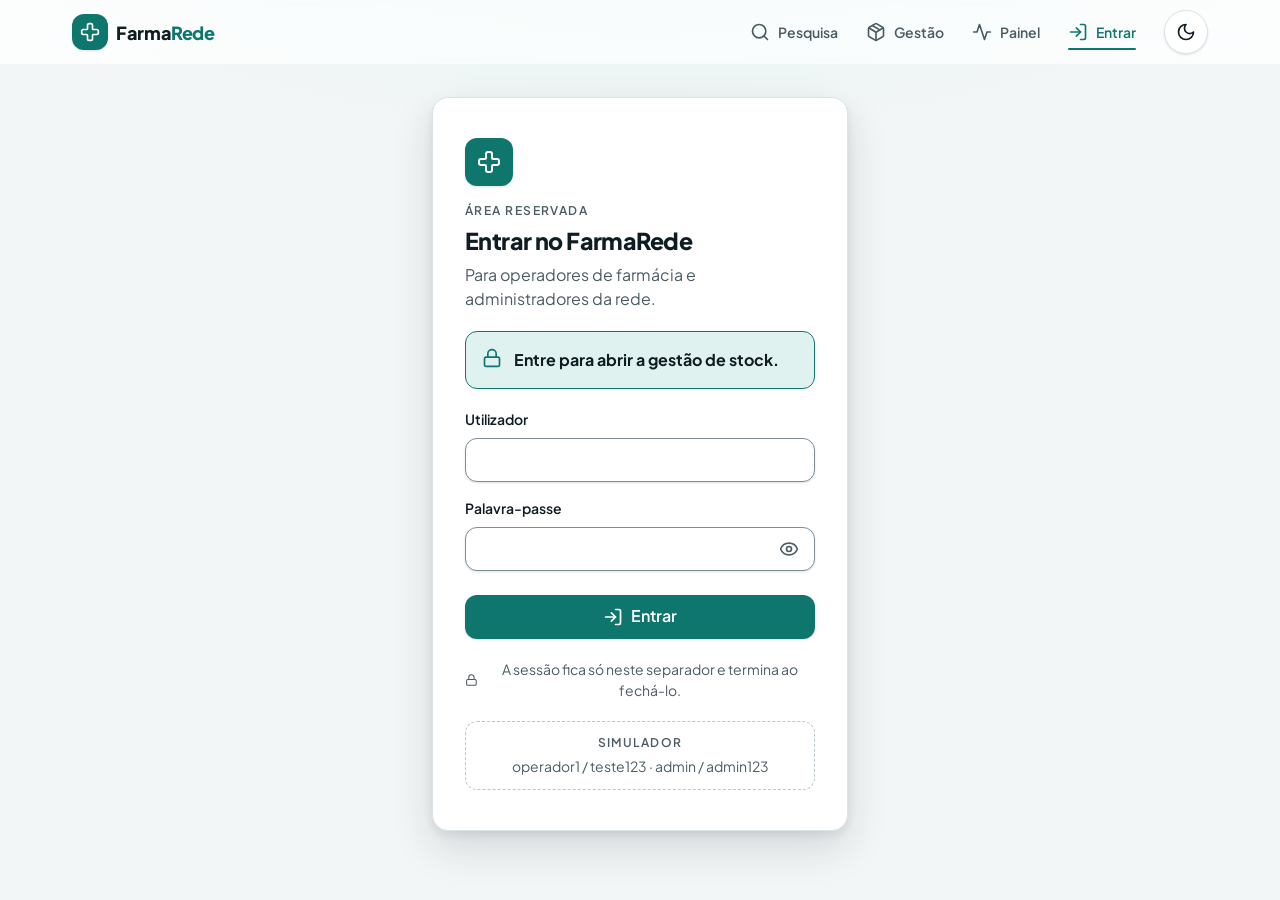
==== frontend/gestao.html @ d2a07672 "frontend do FarmaRede" ====
<!doctype html>
<html lang="pt">
  <head>
    <meta charset="utf-8" />
    <meta name="viewport" content="width=device-width, initial-scale=1" />
    <meta name="description" content="Gestão do stock da farmácia no FarmaRede (área reservada)." />
    <meta name="robots" content="noindex" />
    <meta name="theme-color" content="#f3f6f7" media="(prefers-color-scheme: light)" />
    <meta name="theme-color" content="#0b1316" media="(prefers-color-scheme: dark)" />
    <title>Gestão de stock · FarmaRede</title>

    <!-- Aplica o tema antes de a página aparecer, para não «piscar» em branco no modo escuro. -->
    <script>
      {
        let tema = null;
        try {
          tema = localStorage.getItem('farmarede-tema');
        } catch {}
        if (!tema) tema = matchMedia('(prefers-color-scheme: dark)').matches ? 'escuro' : 'claro';
        document.documentElement.dataset.tema = tema;
      }
      // Uma transição entre páginas interrompida (ex.: redirecção logo ao abrir) não é um erro.
      for (const momento of ['pageswap', 'pagereveal']) {
        addEventListener(momento, (evento) => {
          const transicao = evento.viewTransition;
          if (!transicao) return;
          for (const promessa of [transicao.ready, transicao.finished, transicao.updateCallbackDone]) {
            promessa?.catch(() => {});
          }
        });
      }
    </script>

    <link rel="icon" href="favicon.svg" type="image/svg+xml" />
    <!-- A fonte é pedida já, em paralelo com o CSS (ver css/base/tipografia.css). -->
    <link rel="preload" href="fonts/plus-jakarta-sans-latin.woff2" as="font" type="font/woff2" crossorigin />
    <link rel="stylesheet" href="css/main.css" />
    <link rel="stylesheet" href="css/paginas/gestao.css" />
    <script type="module" src="js/paginas/gestao.js"></script>
  </head>

  <body>
    <a class="saltar" href="#conteudo">Saltar para o conteúdo</a>
    <!-- A marca aparece logo, sem esperar pelo JS; navegacao.js troca este bloco pelo cabeçalho completo. -->
    <div id="navegacao" class="cabecalho-lugar">
      <div class="contentor cabecalho__interior">
        <a class="marca" href="index.html" aria-label="FarmaRede — página inicial">
          <span class="marca__simbolo">
            <svg class="icone" viewBox="0 0 24 24" width="20" height="20" fill="none" stroke="currentColor" stroke-width="2" stroke-linecap="round" stroke-linejoin="round" aria-hidden="true" focusable="false"><path d="M4 9a2 2 0 0 0-2 2v2a2 2 0 0 0 2 2h4a1 1 0 0 1 1 1v4a2 2 0 0 0 2 2h2a2 2 0 0 0 2-2v-4a1 1 0 0 1 1-1h4a2 2 0 0 0 2-2v-2a2 2 0 0 0-2-2h-4a1 1 0 0 1-1-1V4a2 2 0 0 0-2-2h-2a2 2 0 0 0-2 2v4a1 1 0 0 1-1 1z"/></svg>
          </span>
          <span>Farma<span class="marca__realce">Rede</span></span>
        </a>
      </div>
    </div>

    <main id="conteudo" class="contentor pagina anim-entrar">
      <!-- Faixa «só de leitura» (Fase 6) -->
      <div id="faixa-estado" aria-live="polite"></div>

      <header class="gestao__cabecalho">
        <div class="pilha">
          <p class="sobretitulo">Gestão de stock</p>
          <h1 id="titulo-gestao">A carregar a farmácia…</h1>
          <div class="gestao__meta" id="meta-gestao" aria-busy="true">
            <span class="esqueleto esqueleto--etiqueta" aria-hidden="true"></span>
            <span class="esqueleto esqueleto--etiqueta" aria-hidden="true"></span>
          </div>
        </div>
        <!-- Só para o administrador: escolher a farmácia a gerir. -->
        <div id="escolha-farmacia"></div>
      </header>

      <section class="seccao" aria-labelledby="titulo-stock">
        <h2 class="visualmente-oculto" id="titulo-stock">Medicamentos em stock</h2>
        <div id="zona-avisos" aria-live="polite"></div>

        <div class="tabela-contentor">
          <table class="tabela">
            <caption class="visualmente-oculto">Stock da farmácia</caption>
            <thead>
              <tr>
                <th scope="col">Medicamento</th>
                <th scope="col" class="tabela__numero">Quantidade</th>
                <th scope="col">Versão</th>
                <th scope="col" class="tabela__accoes"><span class="visualmente-oculto">Acções</span></th>
              </tr>
            </thead>
            <!-- Linhas-esqueleto enquanto o stock não chega (substituídas na Fase 6). -->
            <tbody id="linhas-stock" aria-busy="true">
              <tr class="tabela__linha" aria-hidden="true">
                <td class="tabela__nome"><span class="esqueleto esqueleto--texto esqueleto--medio"></span></td>
                <td class="tabela__numero"><span class="esqueleto esqueleto--texto"></span></td>
                <td><span class="esqueleto esqueleto--texto esqueleto--curto"></span></td>
                <td class="tabela__accoes"><span class="esqueleto esqueleto--etiqueta"></span></td>
              </tr>
              <tr class="tabela__linha" aria-hidden="true">
                <td class="tabela__nome"><span class="esqueleto esqueleto--texto"></span></td>
                <td class="tabela__numero"><span class="esqueleto esqueleto--texto"></span></td>
                <td><span class="esqueleto esqueleto--texto esqueleto--curto"></span></td>
                <td class="tabela__accoes"><span class="esqueleto esqueleto--etiqueta"></span></td>
              </tr>
              <tr class="tabela__linha" aria-hidden="true">
                <td class="tabela__nome"><span class="esqueleto esqueleto--texto esqueleto--medio"></span></td>
                <td class="tabela__numero"><span class="esqueleto esqueleto--texto"></span></td>
                <td><span class="esqueleto esqueleto--texto esqueleto--curto"></span></td>
                <td class="tabela__accoes"><span class="esqueleto esqueleto--etiqueta"></span></td>
              </tr>
            </tbody>
          </table>
        </div>
      </section>
    </main>

    <div class="notificacoes" id="notificacoes" role="status" aria-live="polite"></div>
  </body>
</html>
---- frontend/css/main.css ----
/*
 * main.css — ponto de entrada do CSS.
 * Declara a ordem das camadas de cascata e importa cada ficheiro para a sua camada.
 * Uma regra numa camada mais à direita ganha sempre a uma camada à esquerda,
 * seja qual for a especificidade do selector. Assim a ordem nunca depende da sorte.
 */
@layer reset, tokens, base, layout, componentes, paginas, utilitarios;

@import url('base/reset.css') layer(reset);
@import url('base/tokens.css') layer(tokens);
@import url('base/tipografia.css') layer(base);

@import url('layout/estrutura.css') layer(layout);
@import url('layout/navegacao.css') layer(layout);

@import url('componentes/botao.css') layer(componentes);
@import url('componentes/campo.css') layer(componentes);
@import url('componentes/cartao.css') layer(componentes);
@import url('componentes/etiqueta.css') layer(componentes);
@import url('componentes/aviso.css') layer(componentes);
@import url('componentes/tabela.css') layer(componentes);
@import url('componentes/esqueleto.css') layer(componentes);
@import url('componentes/modal.css') layer(componentes);

/*
 * Os CSS das páginas (css/paginas/*.css) NÃO são importados aqui: cada HTML liga só o seu,
 * logo a seguir a este ficheiro. Assim nenhuma página descarrega o CSS das outras.
 * Cada um desses ficheiros põe as suas regras dentro de «@layer paginas { … }».
 */

@import url('utilitarios/animacoes.css') layer(utilitarios);

/*
 * Transições suaves entre páginas (View Transitions API).
 * Fica fora das camadas por ser uma regra global do documento.
 * Os navegadores que não a conhecem ignoram-na e mudam de página normalmente.
 */
@view-transition {
  navigation: auto;
}
---- frontend/css/paginas/gestao.css ----
/*
 * gestao.css — camada «paginas».
 * Cabeçalho da gestão de stock (farmácia, nó líder, tempo de sessão).
 * A tabela usa o componente .tabela (que vira lista no telemóvel).
 */
/* Tudo na camada «paginas» (a ordem das camadas está declarada em main.css). */
@layer paginas {

.gestao__cabecalho {
  display: flex;
  flex-direction: column;
  gap: var(--espaco-3);
}

.gestao__titulo {
  display: flex;
  align-items: center;
  gap: var(--espaco-3);
}

.gestao__meta {
  display: flex;
  flex-wrap: wrap;
  align-items: center;
  gap: var(--espaco-2);
}

.gestao__meta .esqueleto--etiqueta {
  width: 8rem;
}

/* Selector de farmácia do administrador. */
.gestao__escolha {
  min-width: 12rem;
}

/* Campo − número + dentro da linha, com o erro por baixo. */
.campo-quantidade {
  display: inline-flex;
  flex-direction: column;
  align-items: flex-end;
  gap: var(--espaco-2);
}

.campo-quantidade .campo__erro {
  max-width: 20rem;
  text-align: left;
}

/* Quantidade 0 em vermelho: o mesmo significado de «Sem stock» na pesquisa. */
.tabela__quantidade--zero {
  color: var(--cor-erro);
}

/* No telemóvel, a linha em edição dá a largura toda ao campo da quantidade. */
@media (max-width: 767.98px) {
  .tabela__linha--a-editar td.tabela__numero {
    grid-column: 1 / -1;
  }

  .campo-quantidade {
    display: flex;
    align-items: stretch;
  }

  .campo-quantidade .passos {
    justify-content: space-between;
  }

  .campo-quantidade .passos__entrada {
    flex: 1;
  }
}

@media (min-width: 768px) {
  .gestao__cabecalho {
    flex-direction: row;
    align-items: flex-end;
    justify-content: space-between;
  }
}

} /* fim de @layer paginas */
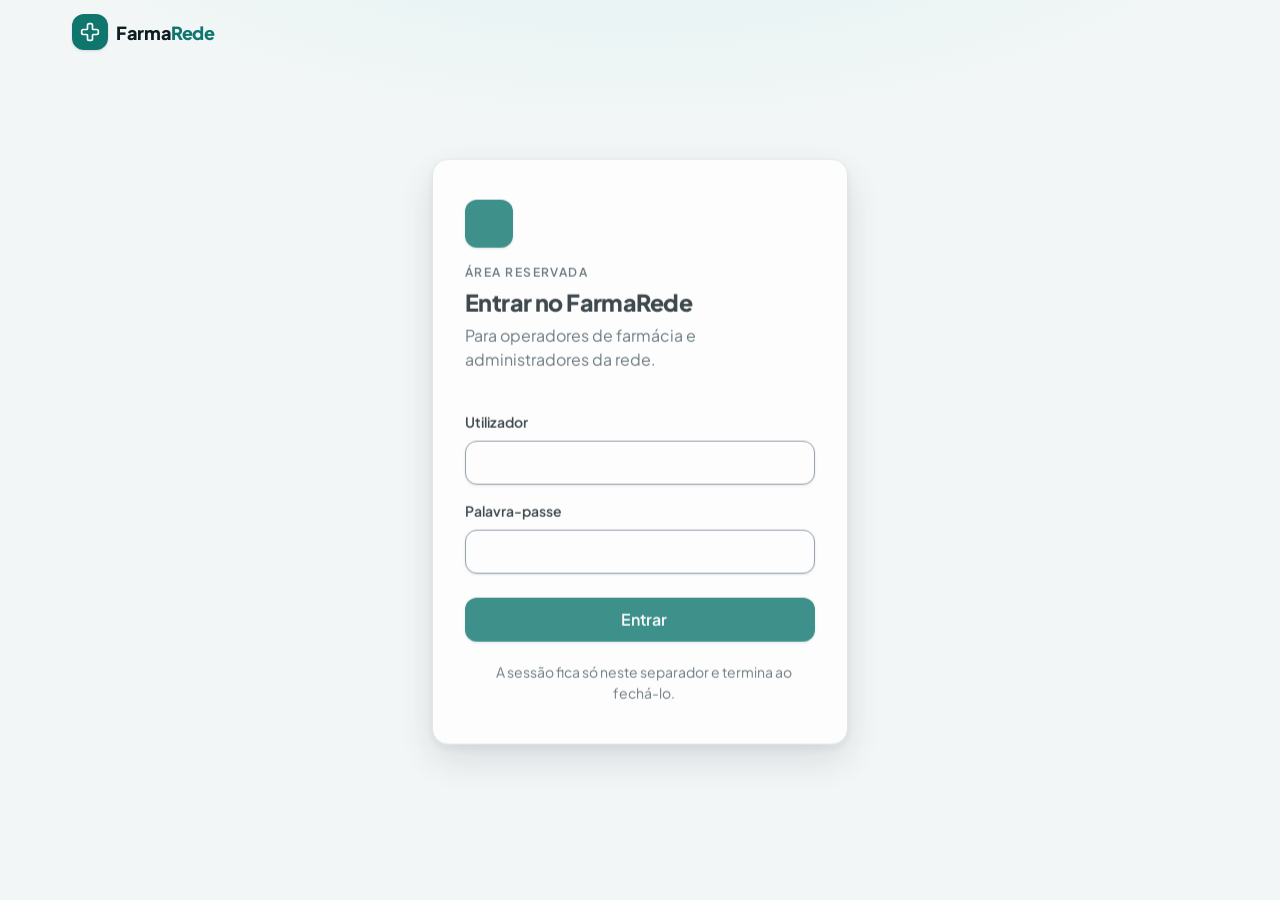
==== commit 12595cb9: "enderecos do site no contrato" ====
--- a/frontend/gestao.html
+++ b/frontend/gestao.html
@@ -19,14 +19,22 @@
         if (!tema) tema = matchMedia('(prefers-color-scheme: dark)').matches ? 'escuro' : 'claro';
         document.documentElement.dataset.tema = tema;
       }
-      // Uma transição entre páginas interrompida (ex.: redirecção logo ao abrir) não é um erro.
+      // Transições entre páginas: uma transição interrompida não é um erro, e as redirecções
+      // automáticas (ex.: sem sessão → login) mudam de página sem transição.
       for (const momento of ['pageswap', 'pagereveal']) {
         addEventListener(momento, (evento) => {
+          let semTransicao = false;
+          try {
+            semTransicao = sessionStorage.getItem('farmarede-sem-transicao') === '1';
+            // O aviso só vale para uma mudança de página: a página nova apaga-o sempre.
+            if (momento === 'pagereveal') sessionStorage.removeItem('farmarede-sem-transicao');
+          } catch {}
           const transicao = evento.viewTransition;
           if (!transicao) return;
           for (const promessa of [transicao.ready, transicao.finished, transicao.updateCallbackDone]) {
             promessa?.catch(() => {});
           }
+          if (semTransicao) transicao.skipTransition();
         });
       }
     </script>
